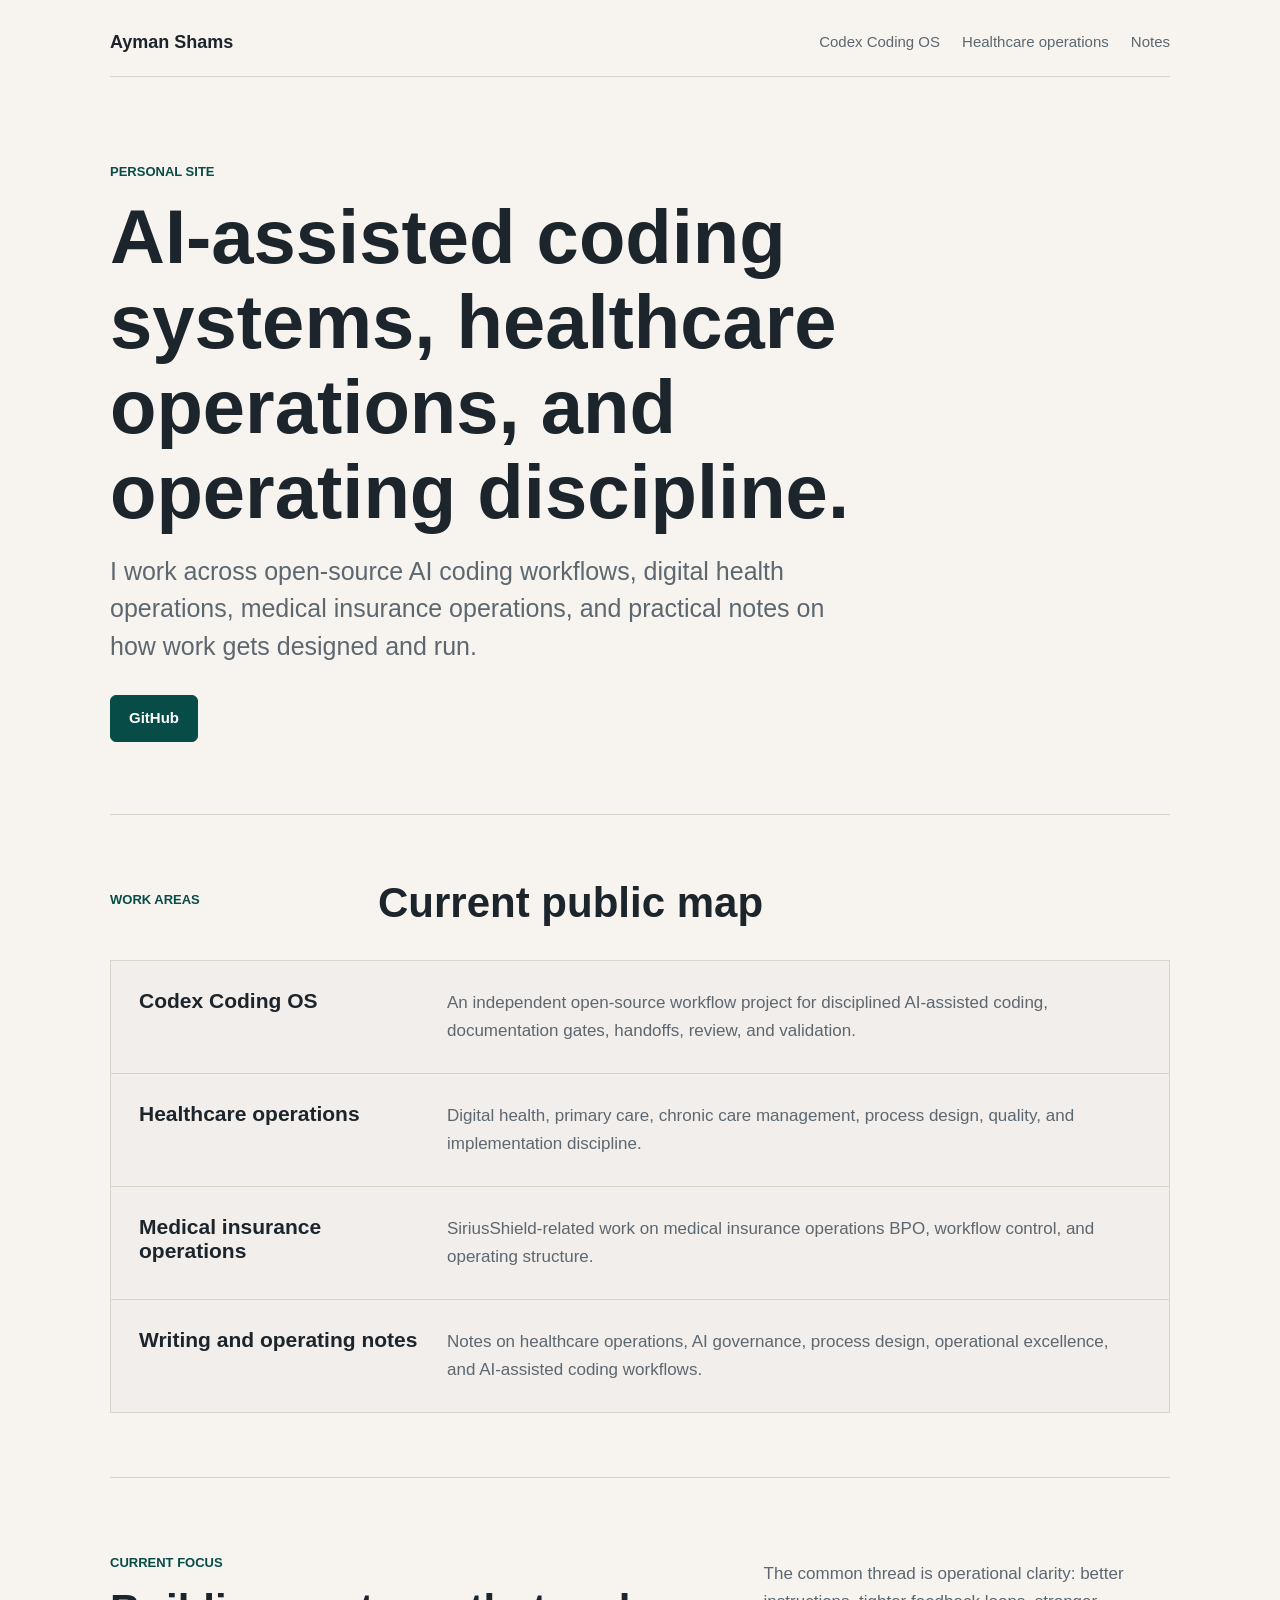
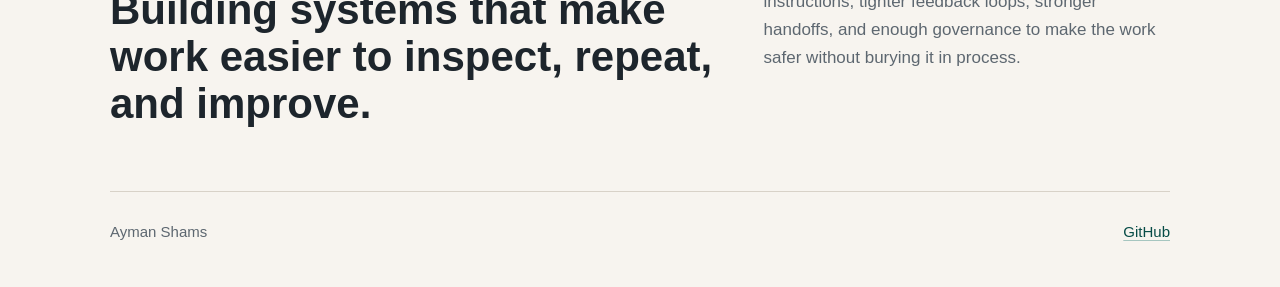
==== index.html @ 76e9513d "Initial GitHub Pages personal site" ====
<!doctype html>
<html lang="en">
  <head>
    <meta charset="utf-8">
    <meta name="viewport" content="width=device-width, initial-scale=1">
    <meta
      name="description"
      content="Ayman Shams: AI-assisted coding systems, healthcare operations, insurance operations, and practical operating notes."
    >
    <title>Ayman Shams</title>
    <link rel="stylesheet" href="assets/css/styles.css">
  </head>
  <body>
    <header class="site-header">
      <a class="brand" href="./" aria-label="Ayman Shams homepage">Ayman Shams</a>
      <nav class="nav" aria-label="Primary navigation">
        <a href="codex-coding-os/">Codex Coding OS</a>
        <a href="healthcare-operations/">Healthcare operations</a>
        <a href="notes/">Notes</a>
      </nav>
    </header>

    <main>
      <section class="intro section">
        <p class="section-label">Personal site</p>
        <h1>AI-assisted coding systems, healthcare operations, and operating discipline.</h1>
        <p class="lead">
          I work across open-source AI coding workflows, digital health operations, medical insurance operations, and practical notes on how work gets designed and run.
        </p>
        <div class="actions" aria-label="Profile links">
          <a class="button" href="https://github.com/AymanShams" rel="noopener noreferrer">GitHub</a>
        </div>
      </section>

      <section class="section" aria-labelledby="work-heading">
        <div class="section-heading">
          <p class="section-label">Work areas</p>
          <h2 id="work-heading">Current public map</h2>
        </div>

        <div class="work-list">
          <article class="work-item">
            <h3><a href="codex-coding-os/">Codex Coding OS</a></h3>
            <p>
              An independent open-source workflow project for disciplined AI-assisted coding, documentation gates, handoffs, review, and validation.
            </p>
          </article>

          <article class="work-item">
            <h3><a href="healthcare-operations/">Healthcare operations</a></h3>
            <p>
              Digital health, primary care, chronic care management, process design, quality, and implementation discipline.
            </p>
          </article>

          <article class="work-item">
            <h3><a href="healthcare-operations/">Medical insurance operations</a></h3>
            <p>
              SiriusShield-related work on medical insurance operations BPO, workflow control, and operating structure.
            </p>
          </article>

          <article class="work-item">
            <h3><a href="notes/">Writing and operating notes</a></h3>
            <p>
              Notes on healthcare operations, AI governance, process design, operational excellence, and AI-assisted coding workflows.
            </p>
          </article>
        </div>
      </section>

      <section class="section focus" aria-labelledby="focus-heading">
        <div class="section-heading">
          <p class="section-label">Current focus</p>
          <h2 id="focus-heading">Building systems that make work easier to inspect, repeat, and improve.</h2>
        </div>
        <p>
          The common thread is operational clarity: better instructions, tighter feedback loops, stronger handoffs, and enough governance to make the work safer without burying it in process.
        </p>
      </section>
    </main>

    <footer class="site-footer">
      <span>Ayman Shams</span>
      <a href="https://github.com/AymanShams" rel="noopener noreferrer">GitHub</a>
    </footer>
  </body>
</html>
---- assets/css/styles.css ----
:root {
  color-scheme: light;
  --bg: #f7f4ef;
  --surface: #ffffff;
  --ink: #1d252c;
  --muted: #5d6770;
  --line: #d8d2c8;
  --accent: #0f6f68;
  --accent-dark: #084c47;
  --max: 1060px;
}

* {
  box-sizing: border-box;
}

html {
  background: var(--bg);
}

body {
  margin: 0;
  color: var(--ink);
  background: var(--bg);
  font-family: Arial, Helvetica, sans-serif;
  font-size: 17px;
  line-height: 1.65;
}

a {
  color: var(--accent-dark);
  text-decoration-color: rgba(15, 111, 104, 0.35);
  text-decoration-thickness: 0.08em;
  text-underline-offset: 0.18em;
}

a:hover {
  color: var(--accent);
}

a:focus-visible {
  outline: 3px solid rgba(15, 111, 104, 0.35);
  outline-offset: 4px;
  border-radius: 4px;
}

.site-header,
.site-footer,
main {
  width: min(var(--max), calc(100% - 40px));
  margin: 0 auto;
}

.site-header {
  display: flex;
  align-items: center;
  justify-content: space-between;
  gap: 24px;
  padding: 28px 0 18px;
  border-bottom: 1px solid var(--line);
}

.brand {
  color: var(--ink);
  font-size: 18px;
  font-weight: 700;
  text-decoration: none;
}

.nav {
  display: flex;
  flex-wrap: wrap;
  justify-content: flex-end;
  gap: 10px 22px;
  font-size: 15px;
}

.nav a {
  color: var(--muted);
  text-decoration: none;
}

.nav a:hover,
.nav a[aria-current="page"] {
  color: var(--ink);
}

.section {
  padding: 64px 0;
  border-bottom: 1px solid var(--line);
}

.intro {
  padding-top: 84px;
  padding-bottom: 72px;
}

.section-label {
  margin: 0 0 12px;
  color: var(--accent-dark);
  font-size: 13px;
  font-weight: 700;
  letter-spacing: 0;
  text-transform: uppercase;
}

h1,
h2,
h3,
p {
  max-width: 820px;
}

h1,
h2,
h3 {
  margin: 0;
  color: var(--ink);
  line-height: 1.12;
  letter-spacing: 0;
}

h1 {
  max-width: 900px;
  font-size: clamp(42px, 8vw, 76px);
  font-weight: 760;
}

h2 {
  font-size: clamp(28px, 4vw, 42px);
}

h3 {
  font-size: 21px;
}

p {
  margin: 18px 0 0;
  color: var(--muted);
}

.lead {
  max-width: 760px;
  font-size: clamp(20px, 2.7vw, 25px);
  line-height: 1.5;
}

.actions {
  display: flex;
  flex-wrap: wrap;
  gap: 12px;
  margin-top: 30px;
}

.button {
  display: inline-flex;
  align-items: center;
  min-height: 44px;
  padding: 10px 18px;
  color: #ffffff;
  background: var(--accent-dark);
  border: 1px solid var(--accent-dark);
  border-radius: 6px;
  font-size: 15px;
  font-weight: 700;
  text-decoration: none;
}

.button:hover {
  color: #ffffff;
  background: var(--accent);
  border-color: var(--accent);
}

.section-heading {
  display: grid;
  grid-template-columns: minmax(140px, 240px) minmax(0, 1fr);
  gap: 28px;
  align-items: start;
  margin-bottom: 34px;
}

.section-heading .section-label {
  margin-top: 10px;
}

.work-list {
  display: grid;
  gap: 1px;
  background: var(--line);
  border: 1px solid var(--line);
}

.work-item {
  display: grid;
  grid-template-columns: minmax(180px, 280px) minmax(0, 1fr);
  gap: 28px;
  padding: 28px;
  background: rgba(255, 255, 255, 0.64);
}

.work-item h3 a {
  color: var(--ink);
  text-decoration: none;
}

.work-item h3 a:hover {
  color: var(--accent-dark);
}

.work-item p {
  margin-top: 0;
}

.focus {
  display: grid;
  grid-template-columns: minmax(0, 1.2fr) minmax(260px, 0.8fr);
  gap: 44px;
  align-items: start;
}

.focus .section-heading {
  display: block;
  margin-bottom: 0;
}

.notice {
  max-width: 780px;
  padding: 18px 20px;
  color: var(--ink);
  background: var(--surface);
  border-left: 4px solid var(--accent-dark);
}

.site-footer {
  display: flex;
  flex-wrap: wrap;
  justify-content: space-between;
  gap: 14px;
  padding: 28px 0 42px;
  color: var(--muted);
  font-size: 15px;
}

@media (max-width: 760px) {
  .site-header {
    align-items: flex-start;
    flex-direction: column;
  }

  .nav {
    justify-content: flex-start;
  }

  .intro {
    padding-top: 58px;
  }

  .section {
    padding: 48px 0;
  }

  .section-heading,
  .work-item,
  .focus {
    grid-template-columns: 1fr;
  }

  .section-heading {
    gap: 8px;
  }

  .work-item {
    gap: 12px;
    padding: 22px;
  }
}
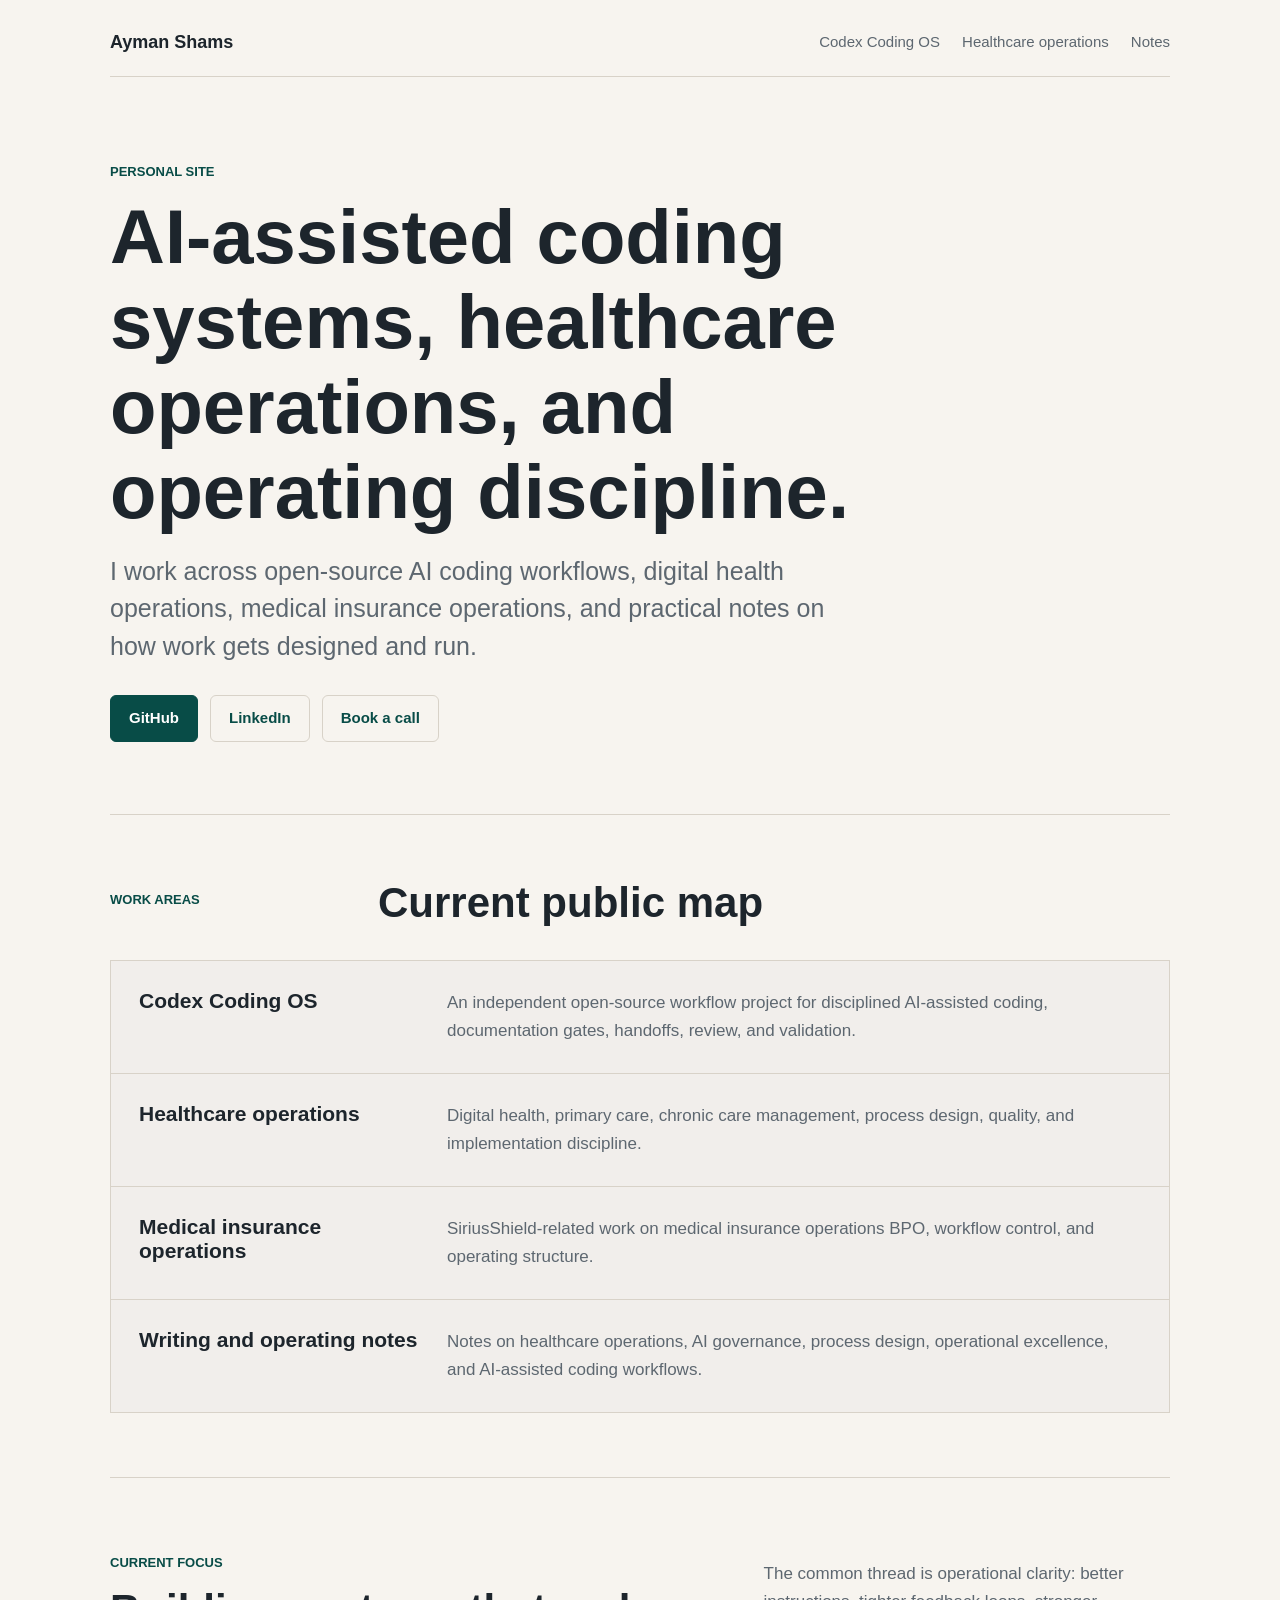
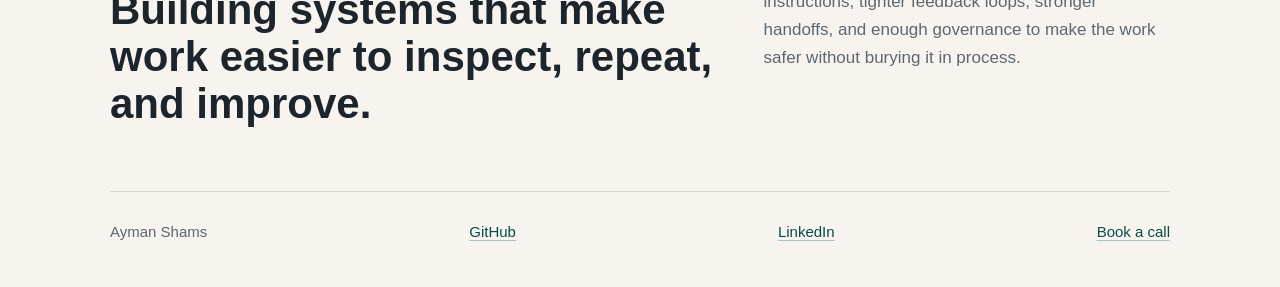
==== commit d08d9bdd: "Add profile and booking links" ====
--- a/index.html
+++ b/index.html
@@ -29,6 +29,8 @@
         </p>
         <div class="actions" aria-label="Profile links">
           <a class="button" href="https://github.com/AymanShams" rel="noopener noreferrer">GitHub</a>
+          <a class="button secondary" href="https://www.linkedin.com/in/shamsayman" rel="noopener noreferrer">LinkedIn</a>
+          <a class="button secondary" href="https://calendar.app.google/tmQ1kP3kKUGVTpMe7" rel="noopener noreferrer">Book a call</a>
         </div>
       </section>
 
@@ -83,6 +85,8 @@
     <footer class="site-footer">
       <span>Ayman Shams</span>
       <a href="https://github.com/AymanShams" rel="noopener noreferrer">GitHub</a>
+      <a href="https://www.linkedin.com/in/shamsayman" rel="noopener noreferrer">LinkedIn</a>
+      <a href="https://calendar.app.google/tmQ1kP3kKUGVTpMe7" rel="noopener noreferrer">Book a call</a>
     </footer>
   </body>
 </html>
--- a/assets/css/styles.css
+++ b/assets/css/styles.css
@@ -172,6 +172,18 @@
   border-color: var(--accent);
 }
 
+.button.secondary {
+  color: var(--accent-dark);
+  background: transparent;
+  border-color: var(--line);
+}
+
+.button.secondary:hover {
+  color: #ffffff;
+  background: var(--accent-dark);
+  border-color: var(--accent-dark);
+}
+
 .section-heading {
   display: grid;
   grid-template-columns: minmax(140px, 240px) minmax(0, 1fr);
@@ -210,6 +222,11 @@
 
 .work-item p {
   margin-top: 0;
+}
+
+.work-item .item-link {
+  margin-top: 12px;
+  font-weight: 700;
 }
 
 .focus {
